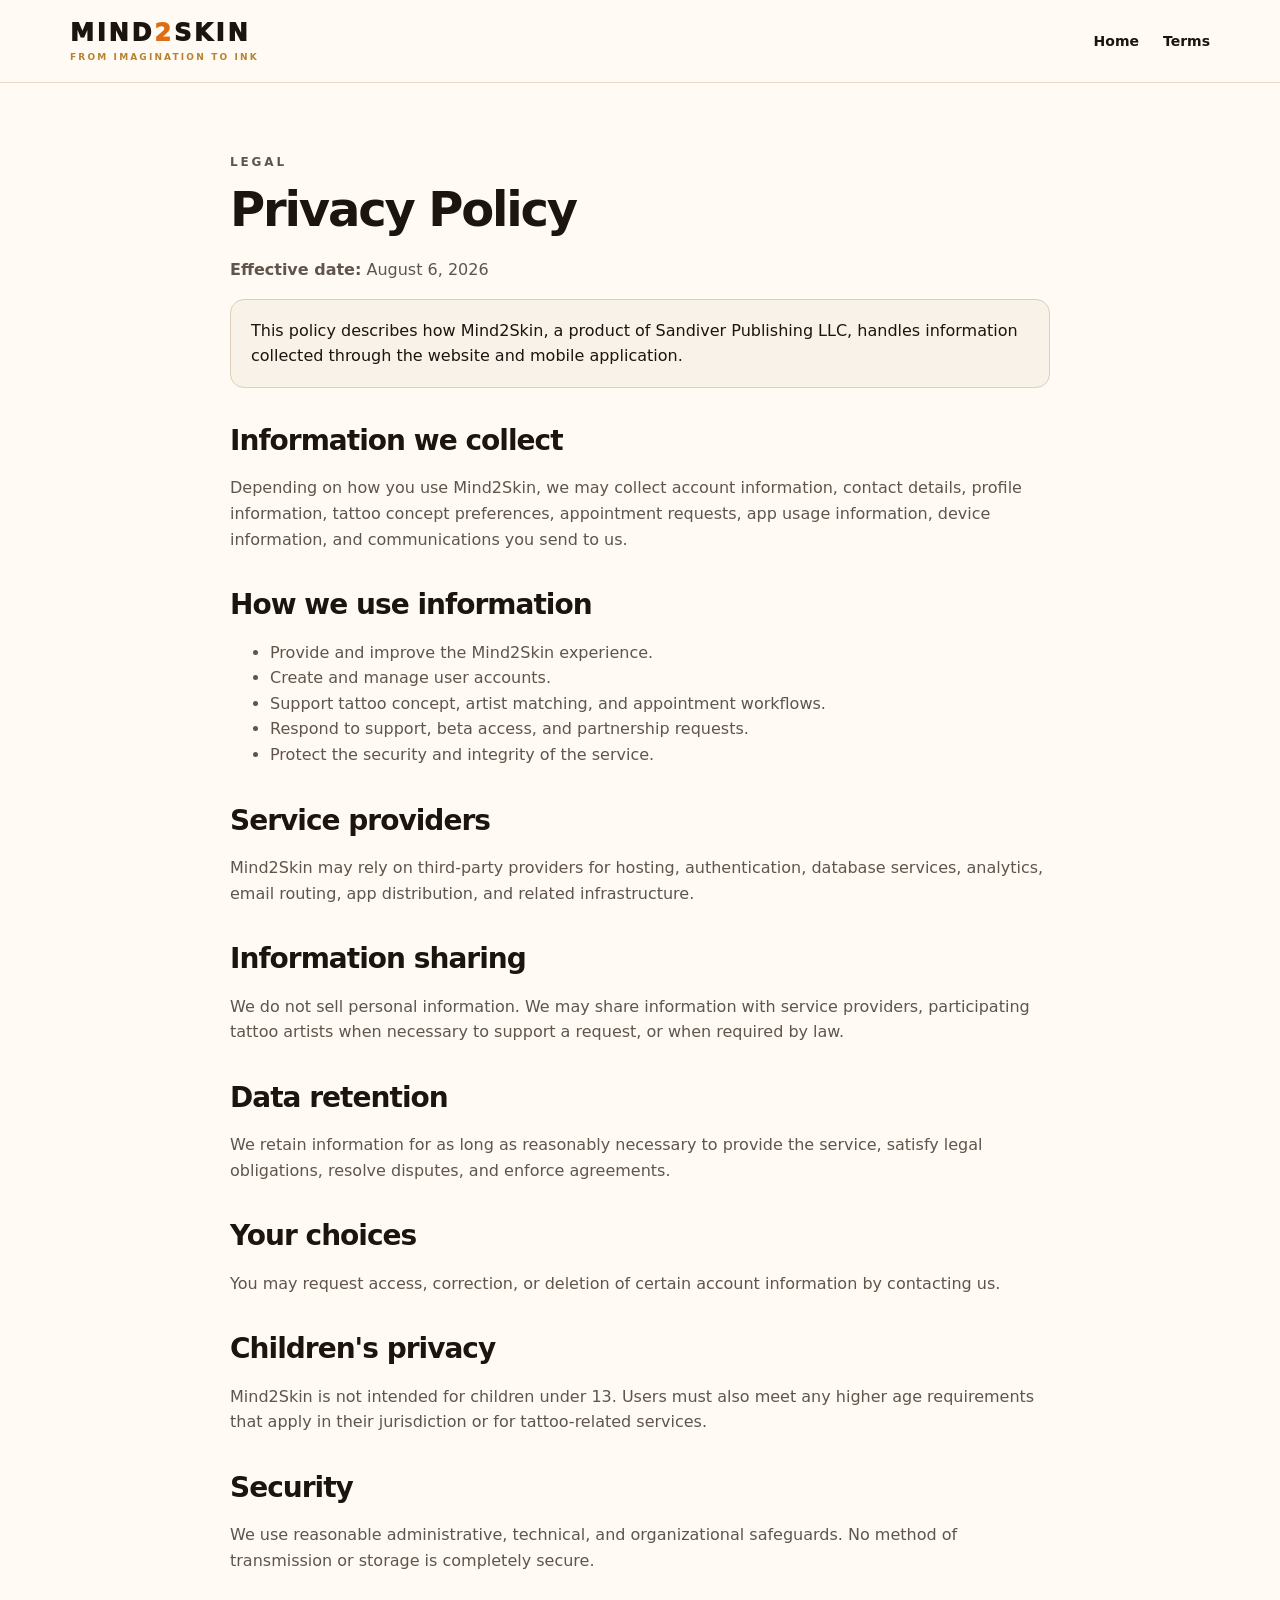
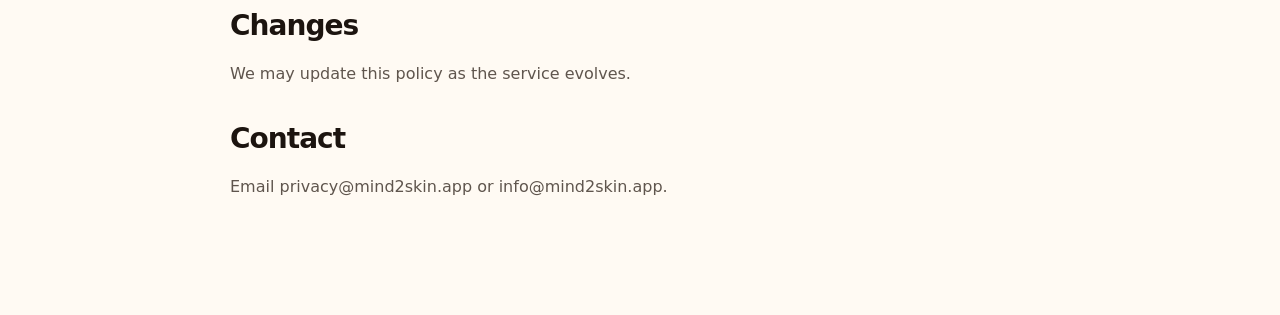
==== privacy.html @ bf696a44 "Create initial Mind2Skin marketing website Add responsive homepage, app artwork, mobile screenshot, " ====
<!DOCTYPE html><html lang="en"><head><meta charset="utf-8"><meta name="viewport" content="width=device-width,initial-scale=1"><title>Privacy Policy — Mind2Skin</title><link rel="stylesheet" href="styles.css"></head><body><header class="site-header"><div class="container header-inner"><a class="brand" href="index.html"><span class="brand-word">MIND<span>2</span>SKIN</span><small>From Imagination to Ink</small></a><nav class="site-nav" style="display:flex"><a href="index.html">Home</a><a href="terms.html">Terms</a></nav></div></header><main class="legal-page"><div class="container narrow"><p class="eyebrow">Legal</p><h1>Privacy Policy</h1><p><strong>Effective date:</strong> August 6, 2026</p><div class="legal-note">This policy describes how Mind2Skin, a product of Sandiver Publishing LLC, handles information collected through the website and mobile application.</div><h2>Information we collect</h2><p>Depending on how you use Mind2Skin, we may collect account information, contact details, profile information, tattoo concept preferences, appointment requests, app usage information, device information, and communications you send to us.</p><h2>How we use information</h2><ul><li>Provide and improve the Mind2Skin experience.</li><li>Create and manage user accounts.</li><li>Support tattoo concept, artist matching, and appointment workflows.</li><li>Respond to support, beta access, and partnership requests.</li><li>Protect the security and integrity of the service.</li></ul><h2>Service providers</h2><p>Mind2Skin may rely on third-party providers for hosting, authentication, database services, analytics, email routing, app distribution, and related infrastructure.</p><h2>Information sharing</h2><p>We do not sell personal information. We may share information with service providers, participating tattoo artists when necessary to support a request, or when required by law.</p><h2>Data retention</h2><p>We retain information for as long as reasonably necessary to provide the service, satisfy legal obligations, resolve disputes, and enforce agreements.</p><h2>Your choices</h2><p>You may request access, correction, or deletion of certain account information by contacting us.</p><h2>Children's privacy</h2><p>Mind2Skin is not intended for children under 13. Users must also meet any higher age requirements that apply in their jurisdiction or for tattoo-related services.</p><h2>Security</h2><p>We use reasonable administrative, technical, and organizational safeguards. No method of transmission or storage is completely secure.</p><h2>Changes</h2><p>We may update this policy as the service evolves.</p><h2>Contact</h2><p>Email <a href="mailto:privacy@mind2skin.app">privacy@mind2skin.app</a> or <a href="mailto:info@mind2skin.app">info@mind2skin.app</a>.</p></div></main></body></html>
---- styles.css ----
:root{--cream:#f8f2e8;--cream2:#fffaf3;--ink:#1c140f;--muted:#7f7367;--line:#decfb7;--gold:#b7832f;--orange:#df6d12;--red:#ab1f1f;--red2:#861717;--white:#fff;--shadow:0 20px 60px rgba(39,24,14,.12)}*{box-sizing:border-box}html{scroll-behavior:smooth}body{margin:0;font-family:Inter,ui-sans-serif,system-ui,-apple-system,BlinkMacSystemFont,"Segoe UI",sans-serif;color:var(--ink);background:var(--cream2);line-height:1.6}img{max-width:100%;display:block}a{color:inherit;text-decoration:none}.container{width:min(1140px,calc(100% - 40px));margin:0 auto}.narrow{width:min(820px,calc(100% - 40px))}.section{padding:96px 0}.skip-link{position:absolute;left:-9999px;top:10px;background:var(--ink);color:#fff;padding:10px 14px;border-radius:8px;z-index:1000}.skip-link:focus{left:10px}.sr-only{position:absolute;width:1px;height:1px;padding:0;margin:-1px;overflow:hidden;clip:rect(0,0,0,0);white-space:nowrap;border:0}.site-header{position:sticky;top:0;z-index:50;background:rgba(255,250,243,.92);backdrop-filter:blur(16px);border-bottom:1px solid rgba(222,207,183,.75)}.header-inner{min-height:82px;display:flex;align-items:center;justify-content:space-between;gap:24px}.brand{display:flex;flex-direction:column;line-height:1}.brand-word{font-size:24px;font-weight:950;letter-spacing:.12em}.brand-word span{color:var(--orange)}.brand small{margin-top:8px;font-size:9px;font-weight:800;letter-spacing:.24em;text-transform:uppercase;color:var(--gold)}.site-nav{display:flex;align-items:center;gap:24px;font-size:14px;font-weight:750}.site-nav a:hover{color:var(--red)}.nav-cta{padding:11px 18px;border-radius:999px;background:var(--red);color:#fff!important}.menu-toggle{display:none;border:0;background:transparent;padding:10px}.menu-toggle span:not(.sr-only){display:block;width:24px;height:2px;background:var(--ink);margin:5px 0}.hero{padding:72px 0 58px;background:radial-gradient(circle at 75% 20%,rgba(223,109,18,.13),transparent 34%),linear-gradient(180deg,#fffaf3 0%,#f6eddf 100%)}.hero-grid{display:grid;grid-template-columns:1.02fr .98fr;align-items:center;gap:68px}.eyebrow{margin:0 0 14px;color:var(--gold);font-size:12px;font-weight:900;letter-spacing:.24em;text-transform:uppercase}h1,h2,h3,p{margin-top:0}h1{font-size:clamp(46px,7vw,82px);line-height:.98;letter-spacing:-.045em;margin-bottom:24px}h2{font-size:clamp(34px,4.8vw,56px);line-height:1.05;letter-spacing:-.035em;margin-bottom:20px}h3{font-size:22px;line-height:1.2;margin-bottom:10px}.hero-text{max-width:640px;font-size:20px;color:#5f554d}.hero-actions{display:flex;flex-wrap:wrap;gap:14px;margin-top:32px}.button{display:inline-flex;align-items:center;justify-content:center;min-height:52px;padding:0 24px;border-radius:12px;font-weight:900;letter-spacing:.06em;text-transform:uppercase;font-size:13px;transition:.2s}.button:hover{transform:translateY(-2px)}.button-primary{background:var(--red);color:#fff;box-shadow:0 12px 30px rgba(171,31,31,.2)}.button-primary:hover{background:var(--red2)}.button-secondary{border:1px solid var(--line);background:rgba(255,255,255,.5)}.release-note{margin-top:18px;color:var(--muted);font-size:13px}.image-frame{padding:18px;border:1px solid var(--line);border-radius:34px;background:rgba(255,255,255,.65);box-shadow:var(--shadow)}.image-frame img{border-radius:24px}.trust-strip{border-top:1px solid var(--line);border-bottom:1px solid var(--line);background:#fff}.process-strip{min-height:78px;display:flex;align-items:center;justify-content:center;gap:22px;color:var(--gold);font-weight:900;letter-spacing:.25em;font-size:13px}.process-strip b{color:var(--orange)}.section-heading{max-width:760px;margin-bottom:44px}.section-heading>p:last-child{font-size:18px;color:var(--muted)}.steps-grid{display:grid;grid-template-columns:repeat(4,1fr);gap:18px}.step-card{padding:28px;border:1px solid var(--line);border-radius:20px;background:#fff;box-shadow:0 12px 30px rgba(39,24,14,.06)}.step-number{display:inline-block;margin-bottom:36px;color:var(--orange);font-size:13px;font-weight:900;letter-spacing:.18em}.step-card p{margin-bottom:0;color:var(--muted)}.section-alt{background:var(--cream)}.feature-layout{display:grid;grid-template-columns:.8fr 1.2fr;gap:78px;align-items:center}.phone-preview{display:flex;justify-content:center}.phone-shell{position:relative;width:min(340px,100%);padding:12px;border-radius:46px;background:#14100d;box-shadow:var(--shadow)}.phone-notch{position:absolute;z-index:2;top:18px;left:50%;transform:translateX(-50%);width:88px;height:24px;border-radius:999px;background:#0b0908}.phone-shell img{border-radius:36px}.feature-list{display:grid;grid-template-columns:1fr 1fr;gap:18px;margin-top:34px}.feature-list article{display:flex;gap:14px;padding:20px;border:1px solid var(--line);border-radius:16px;background:rgba(255,255,255,.65)}.feature-list h3{font-size:18px}.feature-list p{margin-bottom:0;color:var(--muted);font-size:14px}.feature-icon{flex:0 0 34px;height:34px;display:grid;place-items:center;border-radius:50%;background:#efe0c6;color:var(--red);font-size:11px;font-weight:900}.audience-grid{display:grid;grid-template-columns:1fr 1fr;gap:54px;align-items:center}.audience-copy>p:not(.eyebrow){font-size:18px;color:var(--muted)}.check-list{list-style:none;padding:0;margin:26px 0 0}.check-list li{position:relative;padding-left:30px;margin:14px 0;font-weight:700}.check-list li:before{content:"✓";position:absolute;left:0;color:var(--orange)}.audience-card{padding:38px;border-radius:24px;background:#fff;border:1px solid var(--line);box-shadow:var(--shadow)}.quote-card p{font-size:28px;line-height:1.35;font-weight:800}.quote-card span{color:var(--muted);font-size:13px}.section-dark{background:linear-gradient(135deg,#201510,#0f1723);color:#fff}.eyebrow-light{color:#e1a948}.dark-card{background:rgba(255,255,255,.06);border-color:rgba(255,255,255,.15);box-shadow:none}.card-label{color:#e1a948;font-size:11px;font-weight:900;letter-spacing:.2em;text-transform:uppercase}.section-dark .audience-copy>p:not(.eyebrow){color:#d6cbc3}.light-list li:before{color:#e1a948}.beta-section{background:#f0e4d1}.beta-card{display:flex;align-items:center;justify-content:space-between;gap:40px;padding:46px;border-radius:28px;background:#fff;border:1px solid var(--line);box-shadow:var(--shadow)}.beta-card div{max-width:760px}.faq-list{border-top:1px solid var(--line)}.faq-list details{border-bottom:1px solid var(--line);padding:22px 0}.faq-list summary{cursor:pointer;font-size:19px;font-weight:850;list-style:none}.faq-list summary:after{content:"+";float:right;color:var(--orange);font-size:24px}.faq-list details[open] summary:after{content:"–"}.faq-list p{margin:14px 0 0;color:var(--muted)}.contact-section{padding:68px 0;background:var(--red);color:#fff}.contact-inner{display:flex;align-items:center;justify-content:space-between;gap:30px}.contact-inner p{max-width:720px;margin-bottom:0;color:#f1dada}.contact-inner .eyebrow{color:#f3c575}.light-button{border-color:rgba(255,255,255,.45);color:#fff;background:rgba(255,255,255,.08)}.site-footer{padding:48px 0 24px;background:#17110e;color:#fff}.footer-grid{display:flex;justify-content:space-between;gap:40px}.footer-brand small{color:#d2a04b}.footer-grid p{margin:18px 0 0;color:#bfb2aa;font-size:13px}.footer-links{display:flex;gap:22px;flex-wrap:wrap;align-items:flex-start}.footer-links a{color:#ddd1c9;font-size:14px}.footer-bottom{display:flex;justify-content:space-between;gap:20px;margin-top:40px;padding-top:20px;border-top:1px solid rgba(255,255,255,.12);color:#93867f;font-size:12px}.legal-page{padding:70px 0 100px}.legal-page h1{font-size:48px}.legal-page h2{font-size:28px;margin-top:38px}.legal-page p,.legal-page li{color:#5f554d}.legal-note{padding:18px 20px;border:1px solid var(--line);border-radius:14px;background:var(--cream)}@media(max-width:900px){.menu-toggle{display:block}.site-nav{display:none;position:absolute;top:82px;left:20px;right:20px;flex-direction:column;align-items:stretch;gap:0;padding:16px;border:1px solid var(--line);border-radius:16px;background:#fff;box-shadow:var(--shadow)}.site-nav.open{display:flex}.site-nav a{padding:12px 8px}.nav-cta{text-align:center;margin-top:8px}.hero-grid,.feature-layout,.audience-grid{grid-template-columns:1fr}.hero-copy{text-align:center}.hero-actions{justify-content:center}.hero-media{max-width:650px;margin:0 auto}.steps-grid{grid-template-columns:1fr 1fr}.feature-copy{order:-1}}@media(max-width:640px){.container,.narrow{width:min(100% - 28px,1140px)}.section{padding:70px 0}.hero{padding:50px 0}h1{font-size:48px}h2{font-size:38px}.hero-text{font-size:17px}.hero-actions{flex-direction:column}.button{width:100%}.steps-grid,.feature-list{grid-template-columns:1fr}.process-strip{gap:10px;font-size:10px;letter-spacing:.16em}.beta-card,.contact-inner,.footer-grid,.footer-bottom{flex-direction:column;align-items:flex-start}.beta-card{padding:30px}.quote-card p{font-size:23px}.site-header .brand small{display:none}}
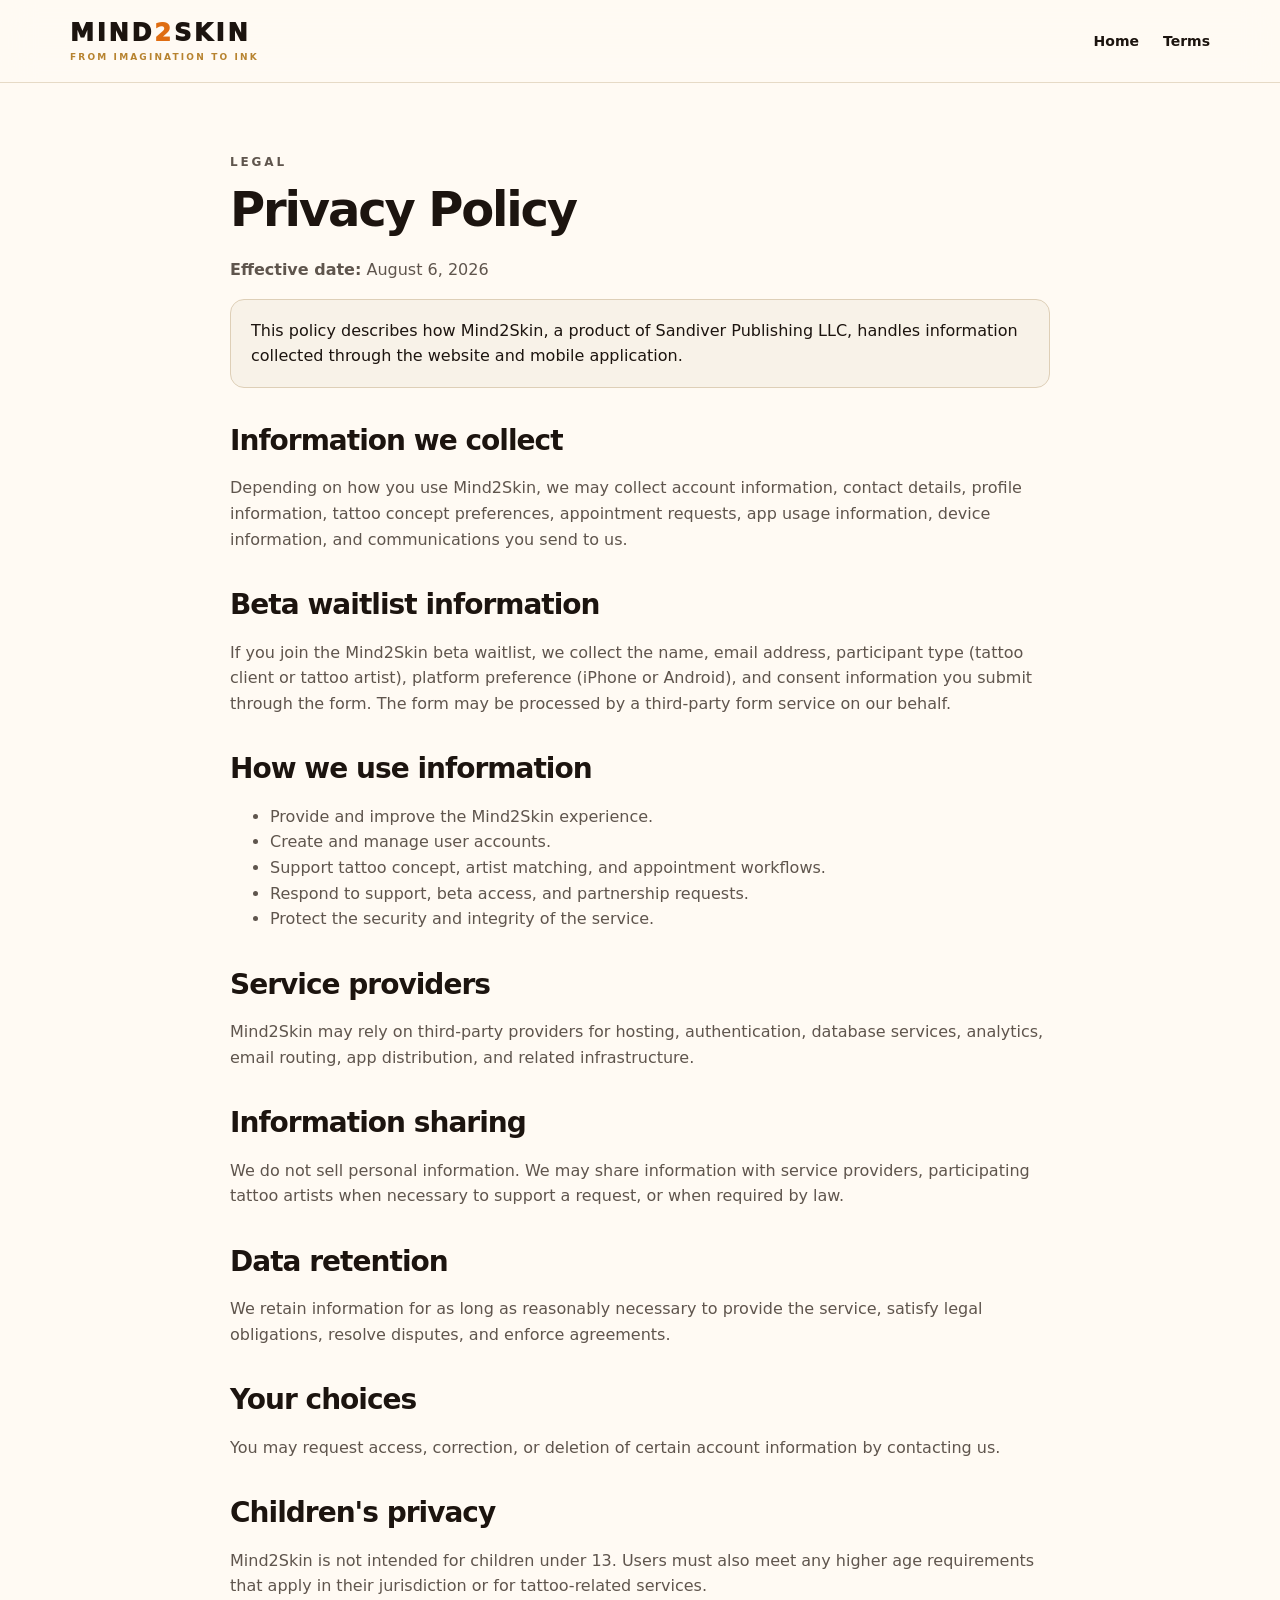
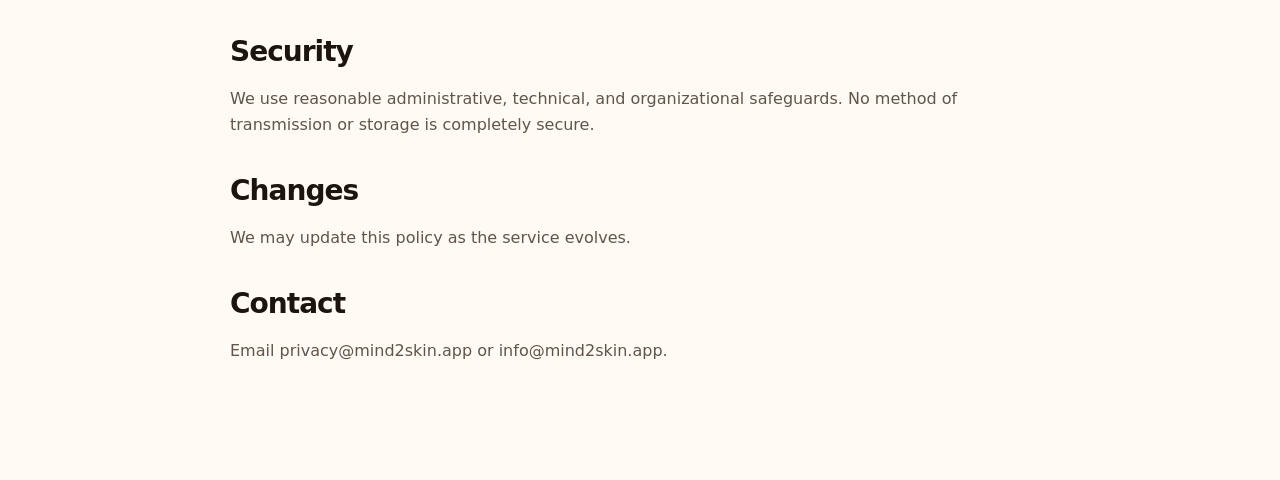
==== commit d1a7b20b: "Connect Mind2Skin beta waitlist to Formspree Add the Mind2Skin beta waitlist form, connect submissio" ====
--- a/privacy.html
+++ b/privacy.html
@@ -1 +1,9 @@
-<!DOCTYPE html><html lang="en"><head><meta charset="utf-8"><meta name="viewport" content="width=device-width,initial-scale=1"><title>Privacy Policy — Mind2Skin</title><link rel="stylesheet" href="styles.css"></head><body><header class="site-header"><div class="container header-inner"><a class="brand" href="index.html"><span class="brand-word">MIND<span>2</span>SKIN</span><small>From Imagination to Ink</small></a><nav class="site-nav" style="display:flex"><a href="index.html">Home</a><a href="terms.html">Terms</a></nav></div></header><main class="legal-page"><div class="container narrow"><p class="eyebrow">Legal</p><h1>Privacy Policy</h1><p><strong>Effective date:</strong> August 6, 2026</p><div class="legal-note">This policy describes how Mind2Skin, a product of Sandiver Publishing LLC, handles information collected through the website and mobile application.</div><h2>Information we collect</h2><p>Depending on how you use Mind2Skin, we may collect account information, contact details, profile information, tattoo concept preferences, appointment requests, app usage information, device information, and communications you send to us.</p><h2>How we use information</h2><ul><li>Provide and improve the Mind2Skin experience.</li><li>Create and manage user accounts.</li><li>Support tattoo concept, artist matching, and appointment workflows.</li><li>Respond to support, beta access, and partnership requests.</li><li>Protect the security and integrity of the service.</li></ul><h2>Service providers</h2><p>Mind2Skin may rely on third-party providers for hosting, authentication, database services, analytics, email routing, app distribution, and related infrastructure.</p><h2>Information sharing</h2><p>We do not sell personal information. We may share information with service providers, participating tattoo artists when necessary to support a request, or when required by law.</p><h2>Data retention</h2><p>We retain information for as long as reasonably necessary to provide the service, satisfy legal obligations, resolve disputes, and enforce agreements.</p><h2>Your choices</h2><p>You may request access, correction, or deletion of certain account information by contacting us.</p><h2>Children's privacy</h2><p>Mind2Skin is not intended for children under 13. Users must also meet any higher age requirements that apply in their jurisdiction or for tattoo-related services.</p><h2>Security</h2><p>We use reasonable administrative, technical, and organizational safeguards. No method of transmission or storage is completely secure.</p><h2>Changes</h2><p>We may update this policy as the service evolves.</p><h2>Contact</h2><p>Email <a href="mailto:privacy@mind2skin.app">privacy@mind2skin.app</a> or <a href="mailto:info@mind2skin.app">info@mind2skin.app</a>.</p></div></main></body></html>
+<!DOCTYPE html><html lang="en"><head><meta charset="utf-8"><meta name="viewport" content="width=device-width,initial-scale=1"><title>Privacy Policy — Mind2Skin</title><link rel="stylesheet" href="styles.css"></head><body><header class="site-header"><div class="container header-inner"><a class="brand" href="index.html"><span class="brand-word">MIND<span>2</span>SKIN</span><small>From Imagination to Ink</small></a><nav class="site-nav" style="display:flex"><a href="index.html">Home</a><a href="terms.html">Terms</a></nav></div></header><main class="legal-page"><div class="container narrow"><p class="eyebrow">Legal</p><h1>Privacy Policy</h1><p><strong>Effective date:</strong> August 6, 2026</p><div class="legal-note">This policy describes how Mind2Skin, a product of Sandiver Publishing LLC, handles information collected through the website and mobile application.</div><h2>Information we collect</h2><p>Depending on how you use Mind2Skin, we may collect account information, contact details, profile information, tattoo concept preferences, appointment requests, app usage information, device information, and communications you send to us.</p><h2>Beta waitlist information</h2>
+      <p>
+        If you join the Mind2Skin beta waitlist, we collect the name, email address,
+        participant type (tattoo client or tattoo artist), platform preference
+        (iPhone or Android), and consent information you submit through the form.
+        The form may be processed by a third-party form service on our behalf.
+      </p>
+
+      <h2>How we use information</h2><ul><li>Provide and improve the Mind2Skin experience.</li><li>Create and manage user accounts.</li><li>Support tattoo concept, artist matching, and appointment workflows.</li><li>Respond to support, beta access, and partnership requests.</li><li>Protect the security and integrity of the service.</li></ul><h2>Service providers</h2><p>Mind2Skin may rely on third-party providers for hosting, authentication, database services, analytics, email routing, app distribution, and related infrastructure.</p><h2>Information sharing</h2><p>We do not sell personal information. We may share information with service providers, participating tattoo artists when necessary to support a request, or when required by law.</p><h2>Data retention</h2><p>We retain information for as long as reasonably necessary to provide the service, satisfy legal obligations, resolve disputes, and enforce agreements.</p><h2>Your choices</h2><p>You may request access, correction, or deletion of certain account information by contacting us.</p><h2>Children's privacy</h2><p>Mind2Skin is not intended for children under 13. Users must also meet any higher age requirements that apply in their jurisdiction or for tattoo-related services.</p><h2>Security</h2><p>We use reasonable administrative, technical, and organizational safeguards. No method of transmission or storage is completely secure.</p><h2>Changes</h2><p>We may update this policy as the service evolves.</p><h2>Contact</h2><p>Email <a href="mailto:privacy@mind2skin.app">privacy@mind2skin.app</a> or <a href="mailto:info@mind2skin.app">info@mind2skin.app</a>.</p></div></main></body></html>
--- a/styles.css
+++ b/styles.css
@@ -1 +1,82 @@
 :root{--cream:#f8f2e8;--cream2:#fffaf3;--ink:#1c140f;--muted:#7f7367;--line:#decfb7;--gold:#b7832f;--orange:#df6d12;--red:#ab1f1f;--red2:#861717;--white:#fff;--shadow:0 20px 60px rgba(39,24,14,.12)}*{box-sizing:border-box}html{scroll-behavior:smooth}body{margin:0;font-family:Inter,ui-sans-serif,system-ui,-apple-system,BlinkMacSystemFont,"Segoe UI",sans-serif;color:var(--ink);background:var(--cream2);line-height:1.6}img{max-width:100%;display:block}a{color:inherit;text-decoration:none}.container{width:min(1140px,calc(100% - 40px));margin:0 auto}.narrow{width:min(820px,calc(100% - 40px))}.section{padding:96px 0}.skip-link{position:absolute;left:-9999px;top:10px;background:var(--ink);color:#fff;padding:10px 14px;border-radius:8px;z-index:1000}.skip-link:focus{left:10px}.sr-only{position:absolute;width:1px;height:1px;padding:0;margin:-1px;overflow:hidden;clip:rect(0,0,0,0);white-space:nowrap;border:0}.site-header{position:sticky;top:0;z-index:50;background:rgba(255,250,243,.92);backdrop-filter:blur(16px);border-bottom:1px solid rgba(222,207,183,.75)}.header-inner{min-height:82px;display:flex;align-items:center;justify-content:space-between;gap:24px}.brand{display:flex;flex-direction:column;line-height:1}.brand-word{font-size:24px;font-weight:950;letter-spacing:.12em}.brand-word span{color:var(--orange)}.brand small{margin-top:8px;font-size:9px;font-weight:800;letter-spacing:.24em;text-transform:uppercase;color:var(--gold)}.site-nav{display:flex;align-items:center;gap:24px;font-size:14px;font-weight:750}.site-nav a:hover{color:var(--red)}.nav-cta{padding:11px 18px;border-radius:999px;background:var(--red);color:#fff!important}.menu-toggle{display:none;border:0;background:transparent;padding:10px}.menu-toggle span:not(.sr-only){display:block;width:24px;height:2px;background:var(--ink);margin:5px 0}.hero{padding:72px 0 58px;background:radial-gradient(circle at 75% 20%,rgba(223,109,18,.13),transparent 34%),linear-gradient(180deg,#fffaf3 0%,#f6eddf 100%)}.hero-grid{display:grid;grid-template-columns:1.02fr .98fr;align-items:center;gap:68px}.eyebrow{margin:0 0 14px;color:var(--gold);font-size:12px;font-weight:900;letter-spacing:.24em;text-transform:uppercase}h1,h2,h3,p{margin-top:0}h1{font-size:clamp(46px,7vw,82px);line-height:.98;letter-spacing:-.045em;margin-bottom:24px}h2{font-size:clamp(34px,4.8vw,56px);line-height:1.05;letter-spacing:-.035em;margin-bottom:20px}h3{font-size:22px;line-height:1.2;margin-bottom:10px}.hero-text{max-width:640px;font-size:20px;color:#5f554d}.hero-actions{display:flex;flex-wrap:wrap;gap:14px;margin-top:32px}.button{display:inline-flex;align-items:center;justify-content:center;min-height:52px;padding:0 24px;border-radius:12px;font-weight:900;letter-spacing:.06em;text-transform:uppercase;font-size:13px;transition:.2s}.button:hover{transform:translateY(-2px)}.button-primary{background:var(--red);color:#fff;box-shadow:0 12px 30px rgba(171,31,31,.2)}.button-primary:hover{background:var(--red2)}.button-secondary{border:1px solid var(--line);background:rgba(255,255,255,.5)}.release-note{margin-top:18px;color:var(--muted);font-size:13px}.image-frame{padding:18px;border:1px solid var(--line);border-radius:34px;background:rgba(255,255,255,.65);box-shadow:var(--shadow)}.image-frame img{border-radius:24px}.trust-strip{border-top:1px solid var(--line);border-bottom:1px solid var(--line);background:#fff}.process-strip{min-height:78px;display:flex;align-items:center;justify-content:center;gap:22px;color:var(--gold);font-weight:900;letter-spacing:.25em;font-size:13px}.process-strip b{color:var(--orange)}.section-heading{max-width:760px;margin-bottom:44px}.section-heading>p:last-child{font-size:18px;color:var(--muted)}.steps-grid{display:grid;grid-template-columns:repeat(4,1fr);gap:18px}.step-card{padding:28px;border:1px solid var(--line);border-radius:20px;background:#fff;box-shadow:0 12px 30px rgba(39,24,14,.06)}.step-number{display:inline-block;margin-bottom:36px;color:var(--orange);font-size:13px;font-weight:900;letter-spacing:.18em}.step-card p{margin-bottom:0;color:var(--muted)}.section-alt{background:var(--cream)}.feature-layout{display:grid;grid-template-columns:.8fr 1.2fr;gap:78px;align-items:center}.phone-preview{display:flex;justify-content:center}.phone-shell{position:relative;width:min(340px,100%);padding:12px;border-radius:46px;background:#14100d;box-shadow:var(--shadow)}.phone-notch{position:absolute;z-index:2;top:18px;left:50%;transform:translateX(-50%);width:88px;height:24px;border-radius:999px;background:#0b0908}.phone-shell img{border-radius:36px}.feature-list{display:grid;grid-template-columns:1fr 1fr;gap:18px;margin-top:34px}.feature-list article{display:flex;gap:14px;padding:20px;border:1px solid var(--line);border-radius:16px;background:rgba(255,255,255,.65)}.feature-list h3{font-size:18px}.feature-list p{margin-bottom:0;color:var(--muted);font-size:14px}.feature-icon{flex:0 0 34px;height:34px;display:grid;place-items:center;border-radius:50%;background:#efe0c6;color:var(--red);font-size:11px;font-weight:900}.audience-grid{display:grid;grid-template-columns:1fr 1fr;gap:54px;align-items:center}.audience-copy>p:not(.eyebrow){font-size:18px;color:var(--muted)}.check-list{list-style:none;padding:0;margin:26px 0 0}.check-list li{position:relative;padding-left:30px;margin:14px 0;font-weight:700}.check-list li:before{content:"✓";position:absolute;left:0;color:var(--orange)}.audience-card{padding:38px;border-radius:24px;background:#fff;border:1px solid var(--line);box-shadow:var(--shadow)}.quote-card p{font-size:28px;line-height:1.35;font-weight:800}.quote-card span{color:var(--muted);font-size:13px}.section-dark{background:linear-gradient(135deg,#201510,#0f1723);color:#fff}.eyebrow-light{color:#e1a948}.dark-card{background:rgba(255,255,255,.06);border-color:rgba(255,255,255,.15);box-shadow:none}.card-label{color:#e1a948;font-size:11px;font-weight:900;letter-spacing:.2em;text-transform:uppercase}.section-dark .audience-copy>p:not(.eyebrow){color:#d6cbc3}.light-list li:before{color:#e1a948}.beta-section{background:#f0e4d1}.beta-card{display:flex;align-items:center;justify-content:space-between;gap:40px;padding:46px;border-radius:28px;background:#fff;border:1px solid var(--line);box-shadow:var(--shadow)}.beta-card div{max-width:760px}.faq-list{border-top:1px solid var(--line)}.faq-list details{border-bottom:1px solid var(--line);padding:22px 0}.faq-list summary{cursor:pointer;font-size:19px;font-weight:850;list-style:none}.faq-list summary:after{content:"+";float:right;color:var(--orange);font-size:24px}.faq-list details[open] summary:after{content:"–"}.faq-list p{margin:14px 0 0;color:var(--muted)}.contact-section{padding:68px 0;background:var(--red);color:#fff}.contact-inner{display:flex;align-items:center;justify-content:space-between;gap:30px}.contact-inner p{max-width:720px;margin-bottom:0;color:#f1dada}.contact-inner .eyebrow{color:#f3c575}.light-button{border-color:rgba(255,255,255,.45);color:#fff;background:rgba(255,255,255,.08)}.site-footer{padding:48px 0 24px;background:#17110e;color:#fff}.footer-grid{display:flex;justify-content:space-between;gap:40px}.footer-brand small{color:#d2a04b}.footer-grid p{margin:18px 0 0;color:#bfb2aa;font-size:13px}.footer-links{display:flex;gap:22px;flex-wrap:wrap;align-items:flex-start}.footer-links a{color:#ddd1c9;font-size:14px}.footer-bottom{display:flex;justify-content:space-between;gap:20px;margin-top:40px;padding-top:20px;border-top:1px solid rgba(255,255,255,.12);color:#93867f;font-size:12px}.legal-page{padding:70px 0 100px}.legal-page h1{font-size:48px}.legal-page h2{font-size:28px;margin-top:38px}.legal-page p,.legal-page li{color:#5f554d}.legal-note{padding:18px 20px;border:1px solid var(--line);border-radius:14px;background:var(--cream)}@media(max-width:900px){.menu-toggle{display:block}.site-nav{display:none;position:absolute;top:82px;left:20px;right:20px;flex-direction:column;align-items:stretch;gap:0;padding:16px;border:1px solid var(--line);border-radius:16px;background:#fff;box-shadow:var(--shadow)}.site-nav.open{display:flex}.site-nav a{padding:12px 8px}.nav-cta{text-align:center;margin-top:8px}.hero-grid,.feature-layout,.audience-grid{grid-template-columns:1fr}.hero-copy{text-align:center}.hero-actions{justify-content:center}.hero-media{max-width:650px;margin:0 auto}.steps-grid{grid-template-columns:1fr 1fr}.feature-copy{order:-1}}@media(max-width:640px){.container,.narrow{width:min(100% - 28px,1140px)}.section{padding:70px 0}.hero{padding:50px 0}h1{font-size:48px}h2{font-size:38px}.hero-text{font-size:17px}.hero-actions{flex-direction:column}.button{width:100%}.steps-grid,.feature-list{grid-template-columns:1fr}.process-strip{gap:10px;font-size:10px;letter-spacing:.16em}.beta-card,.contact-inner,.footer-grid,.footer-bottom{flex-direction:column;align-items:flex-start}.beta-card{padding:30px}.quote-card p{font-size:23px}.site-header .brand small{display:none}}
+
+
+/* Beta waitlist form */
+.beta-layout{
+  display:grid;
+  grid-template-columns:.9fr 1.1fr;
+  gap:54px;
+  align-items:start
+}
+.beta-intro>p:not(.eyebrow){font-size:18px;color:var(--muted)}
+.beta-points{display:grid;gap:10px;margin-top:26px;font-weight:800;color:#5f554d}
+.waitlist-card{
+  padding:34px;
+  border-radius:28px;
+  background:#fff;
+  border:1px solid var(--line);
+  box-shadow:var(--shadow)
+}
+.waitlist-form{display:grid;gap:20px}
+.form-field{display:grid;gap:8px;border:0;padding:0;margin:0}
+.form-field label,.form-field legend{
+  font-size:13px;
+  font-weight:900;
+  color:var(--ink)
+}
+.form-field input[type="text"],
+.form-field input[type="email"]{
+  width:100%;
+  min-height:52px;
+  padding:12px 14px;
+  border:1px solid var(--line);
+  border-radius:12px;
+  background:#fffaf3;
+  color:var(--ink);
+  outline:none
+}
+.form-field input[type="text"]:focus,
+.form-field input[type="email"]:focus{
+  border-color:var(--gold);
+  box-shadow:0 0 0 3px rgba(183,131,47,.12)
+}
+.choice-grid{display:grid;grid-template-columns:1fr 1fr;gap:10px}
+.choice{
+  position:relative;
+  display:flex;
+  align-items:center;
+  min-height:50px;
+  padding:12px 14px;
+  border:1px solid var(--line);
+  border-radius:12px;
+  background:#fffaf3;
+  cursor:pointer
+}
+.choice input{margin:0 10px 0 0;accent-color:var(--red)}
+.choice:has(input:checked){
+  border-color:var(--red);
+  background:#fff3f1
+}
+.consent{
+  display:flex;
+  gap:10px;
+  align-items:flex-start;
+  color:var(--muted);
+  font-size:12px;
+  line-height:1.5
+}
+.consent input{margin-top:3px;accent-color:var(--red)}
+.consent a{text-decoration:underline}
+.form-submit{width:100%;border:0;cursor:pointer}
+.form-submit:disabled{opacity:.65;cursor:not-allowed;transform:none}
+.form-status{min-height:22px;margin:0;font-size:13px;font-weight:800;text-align:center}
+.form-status.success{color:#26724b}
+.form-status.error{color:#a61b1b}
+.form-note{margin:0;color:var(--muted);font-size:11px;text-align:center}
+@media (max-width:900px){
+  .beta-layout{grid-template-columns:1fr}
+}
+@media (max-width:640px){
+  .waitlist-card{padding:24px 18px}
+  .choice-grid{grid-template-columns:1fr}
+}
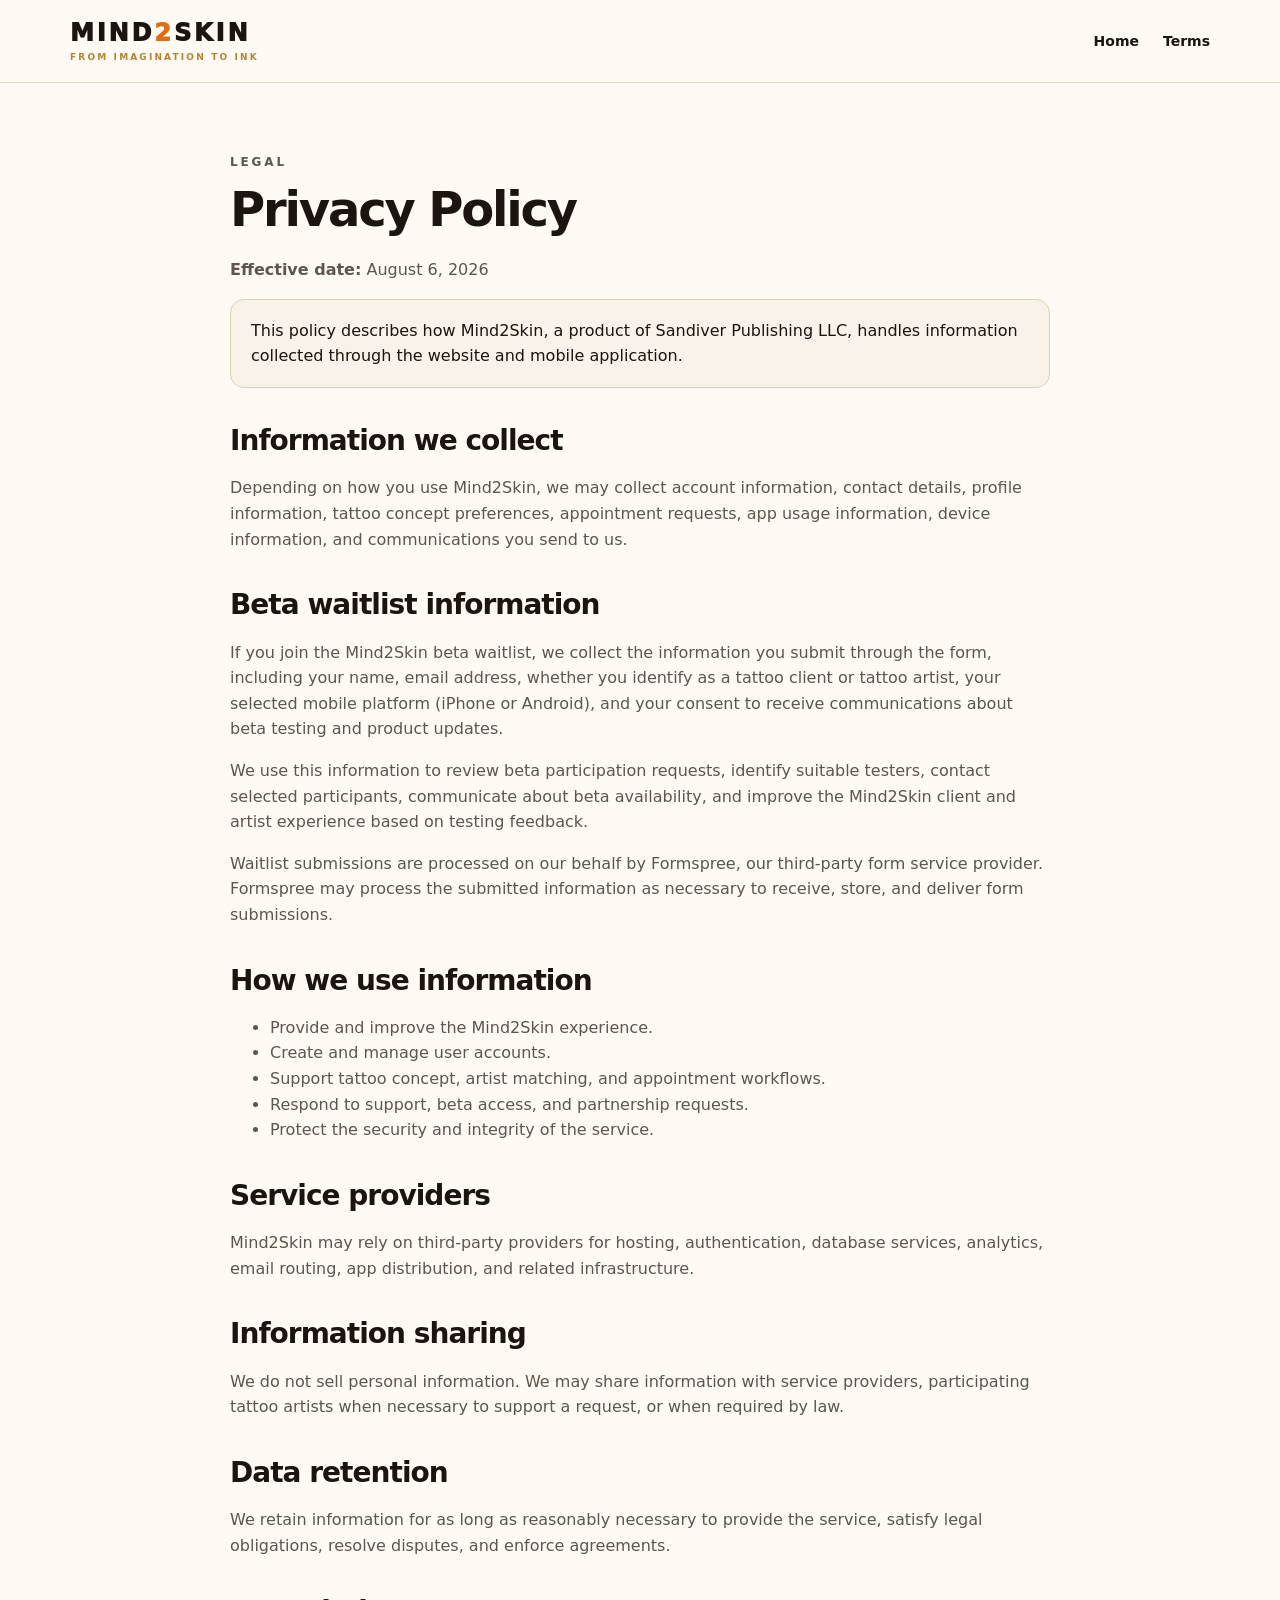
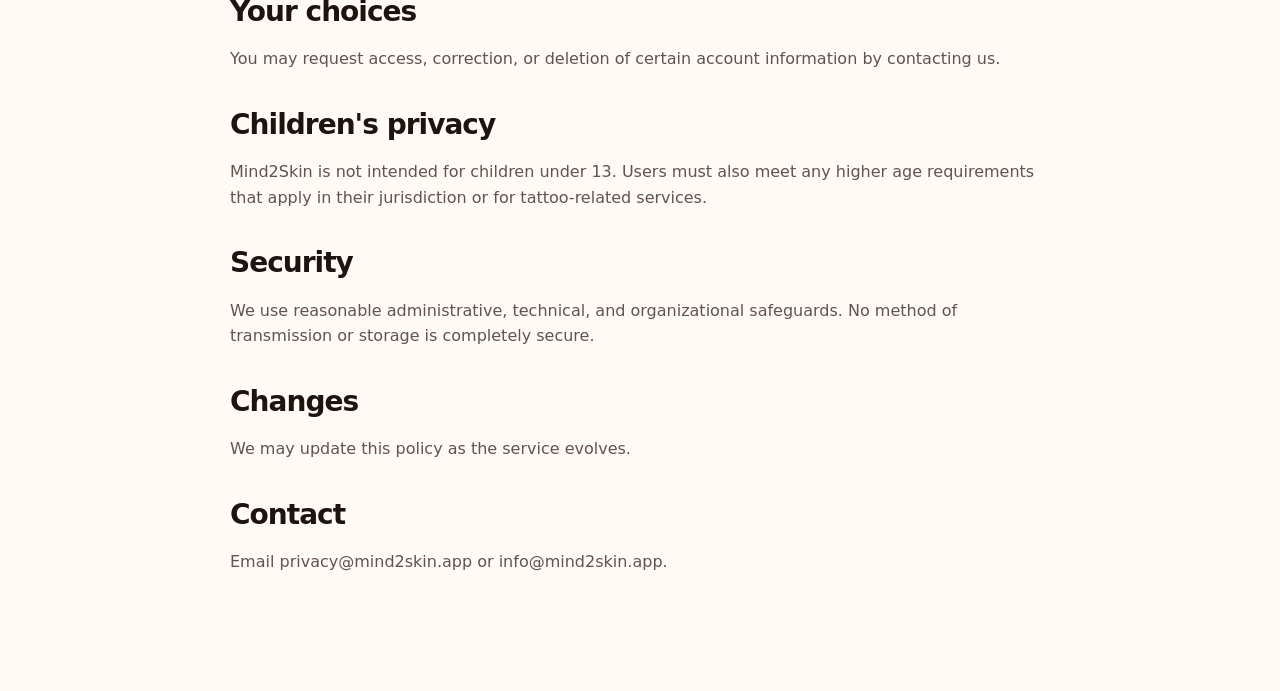
==== commit 7858eca0: "Improve beta signup confirmation and privacy disclosure Add post-signup next-steps messaging and upd" ====
--- a/privacy.html
+++ b/privacy.html
@@ -1,9 +1,18 @@
 <!DOCTYPE html><html lang="en"><head><meta charset="utf-8"><meta name="viewport" content="width=device-width,initial-scale=1"><title>Privacy Policy — Mind2Skin</title><link rel="stylesheet" href="styles.css"></head><body><header class="site-header"><div class="container header-inner"><a class="brand" href="index.html"><span class="brand-word">MIND<span>2</span>SKIN</span><small>From Imagination to Ink</small></a><nav class="site-nav" style="display:flex"><a href="index.html">Home</a><a href="terms.html">Terms</a></nav></div></header><main class="legal-page"><div class="container narrow"><p class="eyebrow">Legal</p><h1>Privacy Policy</h1><p><strong>Effective date:</strong> August 6, 2026</p><div class="legal-note">This policy describes how Mind2Skin, a product of Sandiver Publishing LLC, handles information collected through the website and mobile application.</div><h2>Information we collect</h2><p>Depending on how you use Mind2Skin, we may collect account information, contact details, profile information, tattoo concept preferences, appointment requests, app usage information, device information, and communications you send to us.</p><h2>Beta waitlist information</h2>
       <p>
-        If you join the Mind2Skin beta waitlist, we collect the name, email address,
-        participant type (tattoo client or tattoo artist), platform preference
-        (iPhone or Android), and consent information you submit through the form.
-        The form may be processed by a third-party form service on our behalf.
+        If you join the Mind2Skin beta waitlist, we collect the information you submit through the form,
+        including your name, email address, whether you identify as a tattoo client or tattoo artist,
+        your selected mobile platform (iPhone or Android), and your consent to receive communications
+        about beta testing and product updates.
+      </p>
+      <p>
+        We use this information to review beta participation requests, identify suitable testers,
+        contact selected participants, communicate about beta availability, and improve the Mind2Skin
+        client and artist experience based on testing feedback.
+      </p>
+      <p>
+        Waitlist submissions are processed on our behalf by Formspree, our third-party form service provider.
+        Formspree may process the submitted information as necessary to receive, store, and deliver form submissions.
       </p>
 
       <h2>How we use information</h2><ul><li>Provide and improve the Mind2Skin experience.</li><li>Create and manage user accounts.</li><li>Support tattoo concept, artist matching, and appointment workflows.</li><li>Respond to support, beta access, and partnership requests.</li><li>Protect the security and integrity of the service.</li></ul><h2>Service providers</h2><p>Mind2Skin may rely on third-party providers for hosting, authentication, database services, analytics, email routing, app distribution, and related infrastructure.</p><h2>Information sharing</h2><p>We do not sell personal information. We may share information with service providers, participating tattoo artists when necessary to support a request, or when required by law.</p><h2>Data retention</h2><p>We retain information for as long as reasonably necessary to provide the service, satisfy legal obligations, resolve disputes, and enforce agreements.</p><h2>Your choices</h2><p>You may request access, correction, or deletion of certain account information by contacting us.</p><h2>Children's privacy</h2><p>Mind2Skin is not intended for children under 13. Users must also meet any higher age requirements that apply in their jurisdiction or for tattoo-related services.</p><h2>Security</h2><p>We use reasonable administrative, technical, and organizational safeguards. No method of transmission or storage is completely secure.</p><h2>Changes</h2><p>We may update this policy as the service evolves.</p><h2>Contact</h2><p>Email <a href="mailto:privacy@mind2skin.app">privacy@mind2skin.app</a> or <a href="mailto:info@mind2skin.app">info@mind2skin.app</a>.</p></div></main></body></html>
--- a/styles.css
+++ b/styles.css
@@ -80,3 +80,17 @@
   .waitlist-card{padding:24px 18px}
   .choice-grid{grid-template-columns:1fr}
 }
+
+.form-feedback{display:grid;gap:10px}
+.next-steps{
+  display:grid;
+  gap:4px;
+  padding:14px 16px;
+  border:1px solid rgba(38,114,75,.22);
+  border-radius:12px;
+  background:rgba(38,114,75,.07);
+  color:#3d5146;
+  font-size:12px;
+  line-height:1.5
+}
+.next-steps strong{color:#26724b;font-size:13px}
